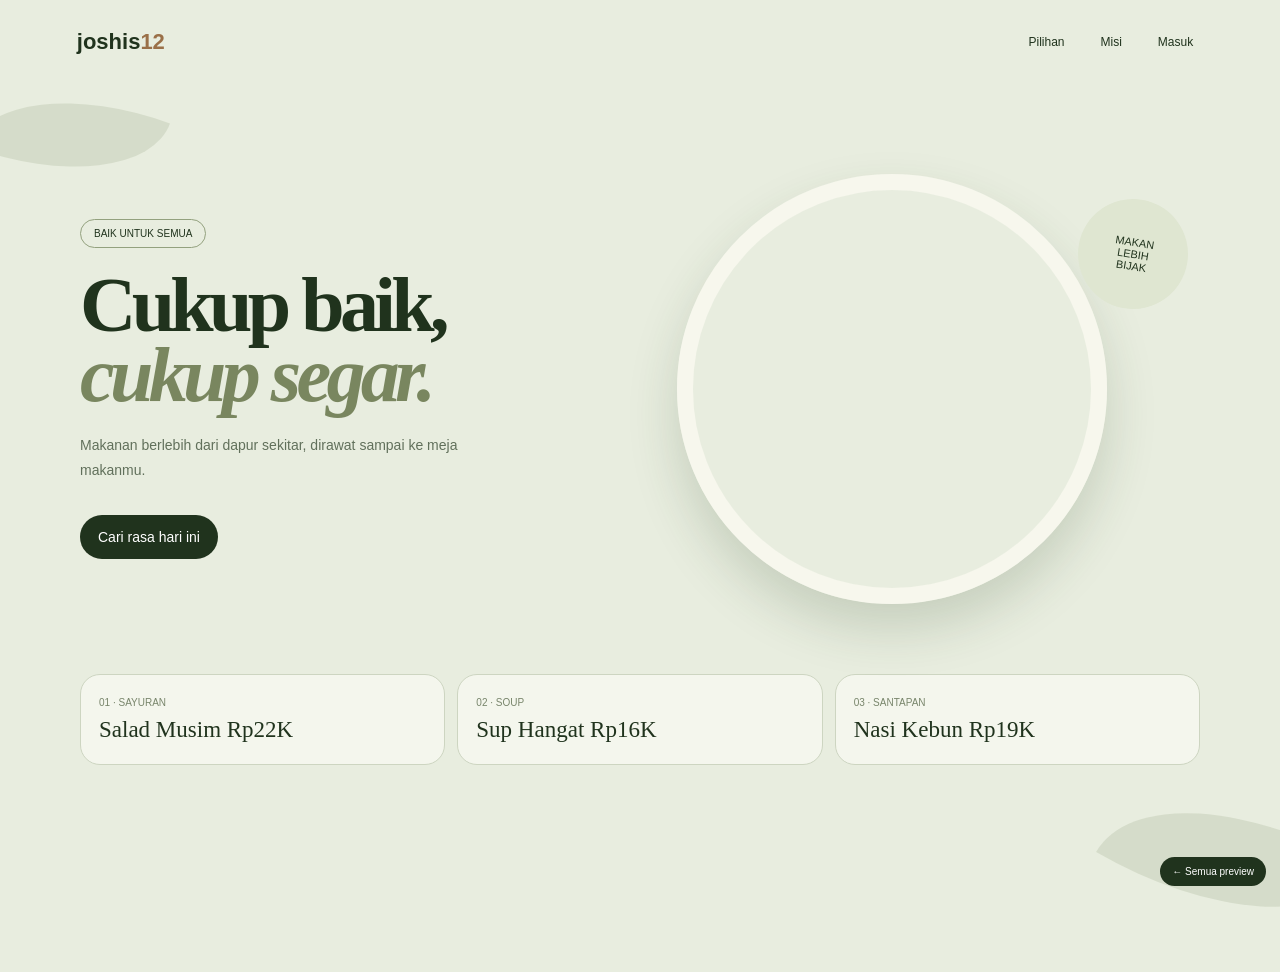
==== docs/botanic-fresh/index.html @ d02e109d "Add five distinct Joshis12 preview themes Co-authored-by: Copilot App <223556219+Copilot@users.norep" ====
<!doctype html><html lang="id"><head><meta charset="utf-8"><meta name="viewport" content="width=device-width,initial-scale=1"><title>Botanic Fresh — Joshis12</title><style>
*{box-sizing:border-box}body{margin:0;background:#e8eddf;color:#20331d;font:14px Trebuchet MS,sans-serif}.leaf{position:absolute;border-radius:100% 0 100% 0;background:#82906a;opacity:.18}.l1{width:180px;height:90px;left:-20px;top:90px;transform:rotate(20deg)}.l2{width:240px;height:120px;right:-70px;bottom:-20px;transform:rotate(210deg)}header{position:relative;z-index:2;display:flex;align-items:center;justify-content:space-between;padding:27px 6vw}header a{color:#20331d;text-decoration:none}.brand{font-size:22px;font-weight:900}nav{display:flex;gap:16px}nav a{padding:8px 10px;font-size:12px}.hero{position:relative;display:grid;width:min(1120px,88vw);min-height:610px;margin:auto;grid-template-columns:.9fr 1.1fr;align-items:center}.copy{position:relative;z-index:2}.copy .pill{display:inline-flex;padding:8px 13px;border:1px solid #93a17e;border-radius:30px;font-size:10px}.copy h1{max-width:520px;margin:22px 0;font:800 clamp(48px,7vw,78px)/.9 Georgia,serif;letter-spacing:-.06em}.copy h1 em{color:#79865f}.copy p{max-width:420px;color:#61705b;line-height:1.8}.copy .btn{display:inline-block;margin-top:18px;padding:14px 18px;border-radius:30px;background:#20331d;color:white;text-decoration:none}.bowl{position:relative;display:grid;height:500px;place-items:center}.plate{width:min(430px,38vw);aspect-ratio:1;border:16px solid #f7f7ed;border-radius:50%;background:url("https://images.unsplash.com/photo-1547592180-85f173990554?w=900&auto=format&fit=crop&q=88") center/cover;box-shadow:0 25px 50px rgba(42,73,38,.18)}.seal{position:absolute;right:2%;top:12%;display:grid;width:110px;height:110px;place-items:center;border-radius:50%;background:#dfe6d1;font-size:11px;text-align:center;transform:rotate(9deg)}.cards{display:grid;grid-template-columns:repeat(3,1fr);gap:12px;width:min(1120px,88vw);margin:-20px auto 55px}.cards article{padding:18px;border:1px solid #cdd5c1;border-radius:20px;background:#f4f6ed}.cards span{font-size:10px;color:#78856b}.cards h2{margin:8px 0 3px;font:23px Georgia,serif}.preview-bar{position:fixed;right:14px;bottom:14px;padding:9px 12px;border-radius:20px;background:#20331d;color:white;font:10px Arial,sans-serif;text-decoration:none}@media(max-width:700px){nav a:not(:last-child){display:none}.hero{grid-template-columns:1fr;padding-top:35px}.bowl{height:390px}.plate{width:min(340px,82vw)}.seal{right:5%;width:85px;height:85px}.cards{grid-template-columns:1fr}.copy h1{font-size:52px}}
</style></head><body><span class="leaf l1"></span><span class="leaf l2"></span><header><a class="brand" href="../previews.html">joshis<span style="color:#9a7048">12</span></a><nav><a href="#pilihan">Pilihan</a><a href="#pilihan">Misi</a><a href="javascript:void(0)">Masuk</a></nav></header><main><section class="hero"><div class="copy"><span class="pill">BAIK UNTUK SEMUA</span><h1>Cukup baik,<br><em>cukup segar.</em></h1><p>Makanan berlebih dari dapur sekitar, dirawat sampai ke meja makanmu.</p><a class="btn" href="#pilihan">Cari rasa hari ini</a></div><div class="bowl"><div class="plate"></div><div class="seal">MAKAN<br>LEBIH<br>BIJAK</div></div></section><section class="cards" id="pilihan"><article><span>01 · SAYURAN</span><h2>Salad Musim Rp22K</h2></article><article><span>02 · SOUP</span><h2>Sup Hangat Rp16K</h2></article><article><span>03 · SANTAPAN</span><h2>Nasi Kebun Rp19K</h2></article></section></main><a class="preview-bar" href="../previews.html">← Semua preview</a></body></html>
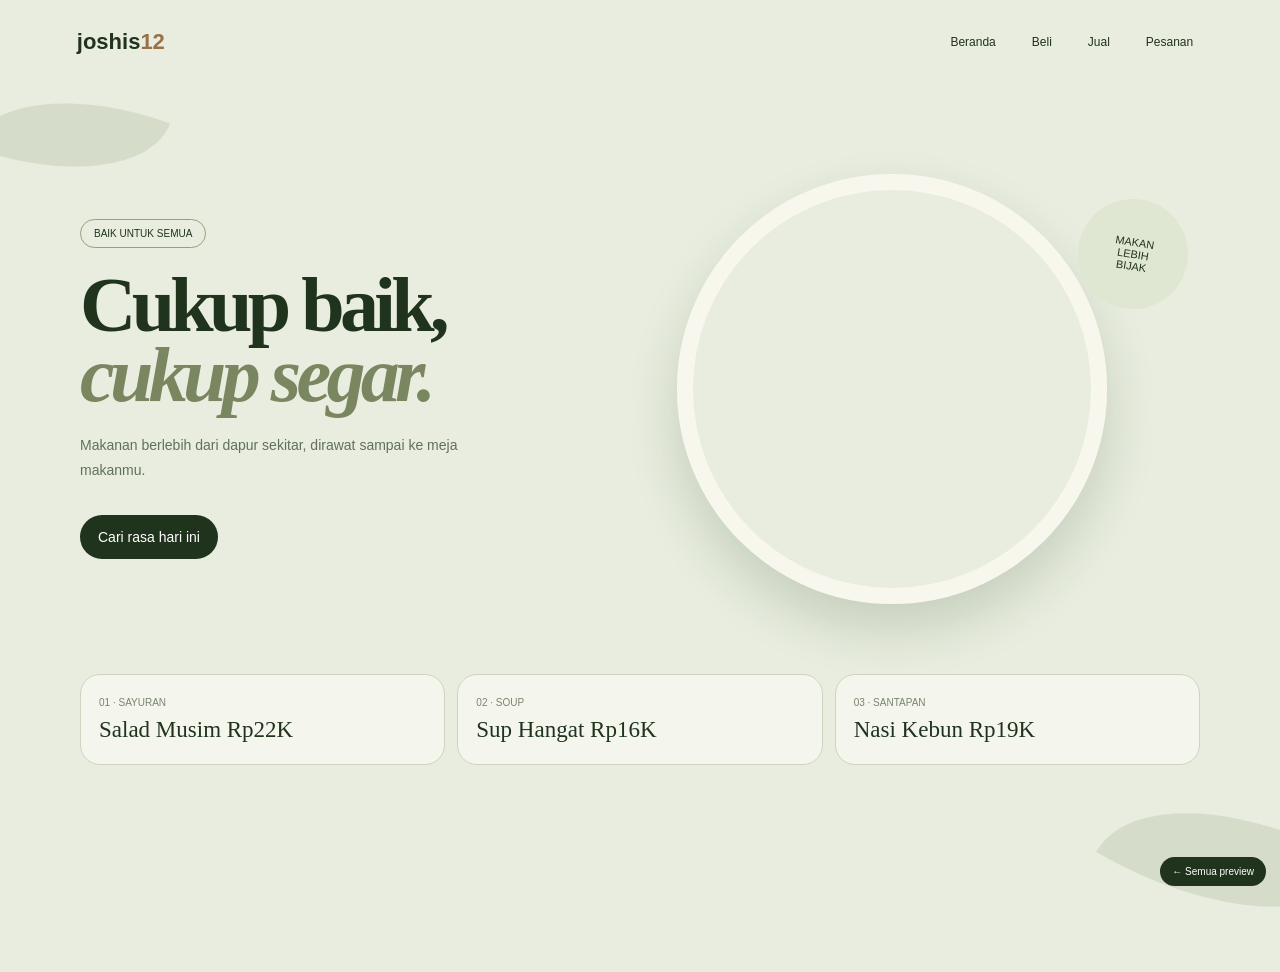
==== commit 0a6bf5fd: "Restore complete homepage app sections and theme hub Co-authored-by: Copilot App <223556219+Copilot@" ====
--- a/docs/botanic-fresh/index.html
+++ b/docs/botanic-fresh/index.html
@@ -1,3 +1,3 @@
 <!doctype html><html lang="id"><head><meta charset="utf-8"><meta name="viewport" content="width=device-width,initial-scale=1"><title>Botanic Fresh — Joshis12</title><style>
 *{box-sizing:border-box}body{margin:0;background:#e8eddf;color:#20331d;font:14px Trebuchet MS,sans-serif}.leaf{position:absolute;border-radius:100% 0 100% 0;background:#82906a;opacity:.18}.l1{width:180px;height:90px;left:-20px;top:90px;transform:rotate(20deg)}.l2{width:240px;height:120px;right:-70px;bottom:-20px;transform:rotate(210deg)}header{position:relative;z-index:2;display:flex;align-items:center;justify-content:space-between;padding:27px 6vw}header a{color:#20331d;text-decoration:none}.brand{font-size:22px;font-weight:900}nav{display:flex;gap:16px}nav a{padding:8px 10px;font-size:12px}.hero{position:relative;display:grid;width:min(1120px,88vw);min-height:610px;margin:auto;grid-template-columns:.9fr 1.1fr;align-items:center}.copy{position:relative;z-index:2}.copy .pill{display:inline-flex;padding:8px 13px;border:1px solid #93a17e;border-radius:30px;font-size:10px}.copy h1{max-width:520px;margin:22px 0;font:800 clamp(48px,7vw,78px)/.9 Georgia,serif;letter-spacing:-.06em}.copy h1 em{color:#79865f}.copy p{max-width:420px;color:#61705b;line-height:1.8}.copy .btn{display:inline-block;margin-top:18px;padding:14px 18px;border-radius:30px;background:#20331d;color:white;text-decoration:none}.bowl{position:relative;display:grid;height:500px;place-items:center}.plate{width:min(430px,38vw);aspect-ratio:1;border:16px solid #f7f7ed;border-radius:50%;background:url("https://images.unsplash.com/photo-1547592180-85f173990554?w=900&auto=format&fit=crop&q=88") center/cover;box-shadow:0 25px 50px rgba(42,73,38,.18)}.seal{position:absolute;right:2%;top:12%;display:grid;width:110px;height:110px;place-items:center;border-radius:50%;background:#dfe6d1;font-size:11px;text-align:center;transform:rotate(9deg)}.cards{display:grid;grid-template-columns:repeat(3,1fr);gap:12px;width:min(1120px,88vw);margin:-20px auto 55px}.cards article{padding:18px;border:1px solid #cdd5c1;border-radius:20px;background:#f4f6ed}.cards span{font-size:10px;color:#78856b}.cards h2{margin:8px 0 3px;font:23px Georgia,serif}.preview-bar{position:fixed;right:14px;bottom:14px;padding:9px 12px;border-radius:20px;background:#20331d;color:white;font:10px Arial,sans-serif;text-decoration:none}@media(max-width:700px){nav a:not(:last-child){display:none}.hero{grid-template-columns:1fr;padding-top:35px}.bowl{height:390px}.plate{width:min(340px,82vw)}.seal{right:5%;width:85px;height:85px}.cards{grid-template-columns:1fr}.copy h1{font-size:52px}}
-</style></head><body><span class="leaf l1"></span><span class="leaf l2"></span><header><a class="brand" href="../previews.html">joshis<span style="color:#9a7048">12</span></a><nav><a href="#pilihan">Pilihan</a><a href="#pilihan">Misi</a><a href="javascript:void(0)">Masuk</a></nav></header><main><section class="hero"><div class="copy"><span class="pill">BAIK UNTUK SEMUA</span><h1>Cukup baik,<br><em>cukup segar.</em></h1><p>Makanan berlebih dari dapur sekitar, dirawat sampai ke meja makanmu.</p><a class="btn" href="#pilihan">Cari rasa hari ini</a></div><div class="bowl"><div class="plate"></div><div class="seal">MAKAN<br>LEBIH<br>BIJAK</div></div></section><section class="cards" id="pilihan"><article><span>01 · SAYURAN</span><h2>Salad Musim Rp22K</h2></article><article><span>02 · SOUP</span><h2>Sup Hangat Rp16K</h2></article><article><span>03 · SANTAPAN</span><h2>Nasi Kebun Rp19K</h2></article></section></main><a class="preview-bar" href="../previews.html">← Semua preview</a></body></html>
+</style></head><body><span class="leaf l1"></span><span class="leaf l2"></span><header><a class="brand" href="../index.html">joshis<span style="color:#9a7048">12</span></a><nav><a href="../index.html">Beranda</a><a href="#pilihan">Beli</a><a href="../index.html#jual">Jual</a><a href="../index.html#pesanan">Pesanan</a></nav></header><main><section class="hero"><div class="copy"><span class="pill">BAIK UNTUK SEMUA</span><h1>Cukup baik,<br><em>cukup segar.</em></h1><p>Makanan berlebih dari dapur sekitar, dirawat sampai ke meja makanmu.</p><a class="btn" href="#pilihan">Cari rasa hari ini</a></div><div class="bowl"><div class="plate"></div><div class="seal">MAKAN<br>LEBIH<br>BIJAK</div></div></section><section class="cards" id="pilihan"><article><span>01 · SAYURAN</span><h2>Salad Musim Rp22K</h2></article><article><span>02 · SOUP</span><h2>Sup Hangat Rp16K</h2></article><article><span>03 · SANTAPAN</span><h2>Nasi Kebun Rp19K</h2></article></section></main><a class="preview-bar" href="../previews.html">← Semua preview</a></body></html>
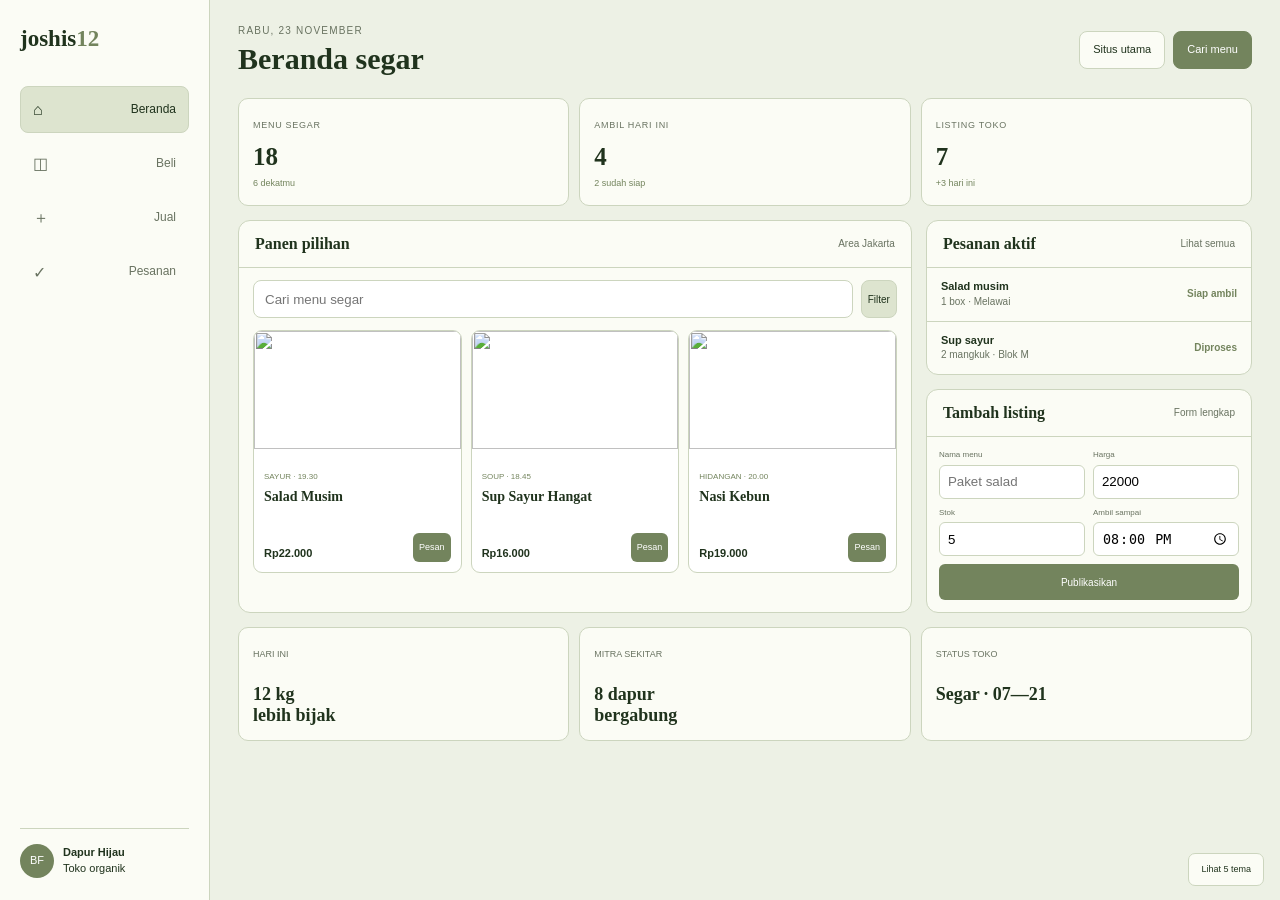
==== commit 04ec5103: "Turn all themes into multipanel app dashboards Co-authored-by: Copilot App <223556219+Copilot@users." ====
--- a/docs/botanic-fresh/index.html
+++ b/docs/botanic-fresh/index.html
@@ -1,3 +1 @@
-<!doctype html><html lang="id"><head><meta charset="utf-8"><meta name="viewport" content="width=device-width,initial-scale=1"><title>Botanic Fresh — Joshis12</title><style>
-*{box-sizing:border-box}body{margin:0;background:#e8eddf;color:#20331d;font:14px Trebuchet MS,sans-serif}.leaf{position:absolute;border-radius:100% 0 100% 0;background:#82906a;opacity:.18}.l1{width:180px;height:90px;left:-20px;top:90px;transform:rotate(20deg)}.l2{width:240px;height:120px;right:-70px;bottom:-20px;transform:rotate(210deg)}header{position:relative;z-index:2;display:flex;align-items:center;justify-content:space-between;padding:27px 6vw}header a{color:#20331d;text-decoration:none}.brand{font-size:22px;font-weight:900}nav{display:flex;gap:16px}nav a{padding:8px 10px;font-size:12px}.hero{position:relative;display:grid;width:min(1120px,88vw);min-height:610px;margin:auto;grid-template-columns:.9fr 1.1fr;align-items:center}.copy{position:relative;z-index:2}.copy .pill{display:inline-flex;padding:8px 13px;border:1px solid #93a17e;border-radius:30px;font-size:10px}.copy h1{max-width:520px;margin:22px 0;font:800 clamp(48px,7vw,78px)/.9 Georgia,serif;letter-spacing:-.06em}.copy h1 em{color:#79865f}.copy p{max-width:420px;color:#61705b;line-height:1.8}.copy .btn{display:inline-block;margin-top:18px;padding:14px 18px;border-radius:30px;background:#20331d;color:white;text-decoration:none}.bowl{position:relative;display:grid;height:500px;place-items:center}.plate{width:min(430px,38vw);aspect-ratio:1;border:16px solid #f7f7ed;border-radius:50%;background:url("https://images.unsplash.com/photo-1547592180-85f173990554?w=900&auto=format&fit=crop&q=88") center/cover;box-shadow:0 25px 50px rgba(42,73,38,.18)}.seal{position:absolute;right:2%;top:12%;display:grid;width:110px;height:110px;place-items:center;border-radius:50%;background:#dfe6d1;font-size:11px;text-align:center;transform:rotate(9deg)}.cards{display:grid;grid-template-columns:repeat(3,1fr);gap:12px;width:min(1120px,88vw);margin:-20px auto 55px}.cards article{padding:18px;border:1px solid #cdd5c1;border-radius:20px;background:#f4f6ed}.cards span{font-size:10px;color:#78856b}.cards h2{margin:8px 0 3px;font:23px Georgia,serif}.preview-bar{position:fixed;right:14px;bottom:14px;padding:9px 12px;border-radius:20px;background:#20331d;color:white;font:10px Arial,sans-serif;text-decoration:none}@media(max-width:700px){nav a:not(:last-child){display:none}.hero{grid-template-columns:1fr;padding-top:35px}.bowl{height:390px}.plate{width:min(340px,82vw)}.seal{right:5%;width:85px;height:85px}.cards{grid-template-columns:1fr}.copy h1{font-size:52px}}
-</style></head><body><span class="leaf l1"></span><span class="leaf l2"></span><header><a class="brand" href="../index.html">joshis<span style="color:#9a7048">12</span></a><nav><a href="../index.html">Beranda</a><a href="#pilihan">Beli</a><a href="../index.html#jual">Jual</a><a href="../index.html#pesanan">Pesanan</a></nav></header><main><section class="hero"><div class="copy"><span class="pill">BAIK UNTUK SEMUA</span><h1>Cukup baik,<br><em>cukup segar.</em></h1><p>Makanan berlebih dari dapur sekitar, dirawat sampai ke meja makanmu.</p><a class="btn" href="#pilihan">Cari rasa hari ini</a></div><div class="bowl"><div class="plate"></div><div class="seal">MAKAN<br>LEBIH<br>BIJAK</div></div></section><section class="cards" id="pilihan"><article><span>01 · SAYURAN</span><h2>Salad Musim Rp22K</h2></article><article><span>02 · SOUP</span><h2>Sup Hangat Rp16K</h2></article><article><span>03 · SANTAPAN</span><h2>Nasi Kebun Rp19K</h2></article></section></main><a class="preview-bar" href="../previews.html">← Semua preview</a></body></html>
+<!doctype html><html lang="id"><head><meta charset="utf-8"><meta name="viewport" content="width=device-width,initial-scale=1"><title>Botanic Fresh — Joshis12</title><link rel="stylesheet" href="../assets/css/preview-app.css"></head><body class="preview-app theme-botanic"><div class="preview-shell"><aside class="preview-sidebar"><a class="preview-brand" href="../index.html">joshis<i>12</i></a><nav class="preview-nav"><a class="active" href="#beranda"><span>⌂</span>Beranda</a><a href="#katalog"><span>◫</span>Beli</a><a href="#jual"><span>＋</span>Jual</a><a href="#pesanan"><span>✓</span>Pesanan</a></nav><div class="preview-user"><i>BF</i><div><strong>Dapur Hijau</strong><br>Toko organik</div></div></aside><main class="preview-main" id="beranda"><header class="preview-topbar"><div class="preview-title"><small>RABU, 23 NOVEMBER</small><h1>Beranda segar</h1></div><div class="preview-actions"><a href="../index.html">Situs utama</a><a class="primary" href="#katalog">Cari menu</a></div></header><div class="stats-grid"><article class="stat-card"><span>MENU SEGAR</span><strong>18</strong><small>6 dekatmu</small></article><article class="stat-card"><span>AMBIL HARI INI</span><strong>4</strong><small>2 sudah siap</small></article><article class="stat-card"><span>LISTING TOKO</span><strong>7</strong><small>+3 hari ini</small></article></div><div class="preview-grid"><section class="preview-card catalog-panel" id="katalog"><div class="preview-card-head"><h2>Panen pilihan</h2><span>Area Jakarta</span></div><div class="catalog-toolbar"><input type="search" placeholder="Cari menu segar"><button>Filter</button></div><div class="food-panels"><article class="food-panel"><img src="https://images.unsplash.com/photo-1547592180-85f173990554?w=600&auto=format&fit=crop" alt=""><div class="food-panel-body"><small>SAYUR · 19.30</small><h3>Salad Musim</h3><div class="food-panel-row"><strong>Rp22.000</strong><button>Pesan</button></div></div></article><article class="food-panel"><img src="https://images.unsplash.com/photo-1547592180-85f173990554?w=601&auto=format&fit=crop" alt=""><div class="food-panel-body"><small>SOUP · 18.45</small><h3>Sup Sayur Hangat</h3><div class="food-panel-row"><strong>Rp16.000</strong><button>Pesan</button></div></div></article><article class="food-panel"><img src="https://images.unsplash.com/photo-1547592180-85f173990554?w=602&auto=format&fit=crop" alt=""><div class="food-panel-body"><small>HIDANGAN · 20.00</small><h3>Nasi Kebun</h3><div class="food-panel-row"><strong>Rp19.000</strong><button>Pesan</button></div></div></article></div></section><div class="side-stack"><section class="preview-card" id="pesanan"><div class="preview-card-head"><h2>Pesanan aktif</h2><a href="../index.html#pesanan">Lihat semua</a></div><div class="activity-list"><div class="activity-item"><div><strong>Salad musim</strong><span>1 box · Melawai</span></div><b>Siap ambil</b></div><div class="activity-item"><div><strong>Sup sayur</strong><span>2 mangkuk · Blok M</span></div><b>Diproses</b></div></div></section><section class="preview-card" id="jual"><div class="preview-card-head"><h2>Tambah listing</h2><a href="../index.html#jual">Form lengkap</a></div><form class="seller-form"><label>Nama menu<input placeholder="Paket salad"></label><label>Harga<input type="number" value="22000"></label><label>Stok<input type="number" value="5"></label><label>Ambil sampai<input type="time" value="20:00"></label><button type="button">Publikasikan</button></form></section></div></div><div class="preview-bottom"><article class="mini-panel"><span>HARI INI</span><strong>12 kg<br>lebih bijak</strong></article><article class="mini-panel"><span>MITRA SEKITAR</span><strong>8 dapur<br>bergabung</strong></article><article class="mini-panel"><span>STATUS TOKO</span><strong>Segar · 07—21</strong></article></div></main></div><a class="preview-gallery-link" href="../previews.html">Lihat 5 tema</a><script src="../assets/js/preview-app.js"></script></body></html>
--- a/docs/assets/css/preview-app.css
+++ b/docs/assets/css/preview-app.css
@@ -0,0 +1,4 @@
+:root{--theme-bg:#f3eee5;--theme-panel:#fffdf7;--theme-ink:#201c18;--theme-muted:#756c62;--theme-accent:#9a6d54;--theme-soft:#e8ded1;--theme-border:#d9cec0}
+*{box-sizing:border-box}body.preview-app{margin:0;background:var(--theme-bg);color:var(--theme-ink);font:500 14px/1.45 "Segoe UI",sans-serif}.preview-shell{display:grid;min-height:100vh;grid-template-columns:210px minmax(0,1fr)}.preview-sidebar{position:sticky;top:0;height:100vh;padding:26px 20px;border-right:1px solid var(--theme-border);background:var(--theme-panel)}.preview-brand{display:block;margin-bottom:34px;color:var(--theme-ink);font:800 23px Georgia,serif;text-decoration:none}.preview-brand i{color:var(--theme-accent);font-style:normal}.preview-nav{display:grid;gap:7px}.preview-nav a{display:flex;align-items:center;justify-content:space-between;padding:11px 12px;border:1px solid transparent;border-radius:8px;color:var(--theme-muted);font-size:12px;text-decoration:none}.preview-nav a.active,.preview-nav a:hover{border-color:var(--theme-border);background:var(--theme-soft);color:var(--theme-ink)}.preview-nav a span{font-size:16px}.preview-user{position:absolute;right:20px;bottom:22px;left:20px;display:flex;align-items:center;gap:9px;padding-top:15px;border-top:1px solid var(--theme-border);font-size:11px}.preview-user i{display:grid;width:34px;height:34px;place-items:center;border-radius:50%;background:var(--theme-accent);color:#fff;font-style:normal}.preview-main{min-width:0;padding:24px 28px 40px}.preview-topbar{display:flex;align-items:center;justify-content:space-between;margin-bottom:22px}.preview-title small{display:block;margin-bottom:3px;color:var(--theme-muted);font-size:10px;letter-spacing:.12em}.preview-title h1{margin:0;font:700 30px Georgia,serif}.preview-actions{display:flex;gap:8px}.preview-actions a,.preview-actions button{display:inline-flex;min-height:38px;align-items:center;padding:0 13px;border:1px solid var(--theme-border);border-radius:8px;background:var(--theme-panel);color:var(--theme-ink);font-size:11px;text-decoration:none}.preview-actions .primary{border-color:var(--theme-accent);background:var(--theme-accent);color:#fff}.preview-grid{display:grid;grid-template-columns:minmax(0,1.55fr) minmax(260px,.75fr);gap:14px}.preview-card{overflow:hidden;border:1px solid var(--theme-border);border-radius:12px;background:var(--theme-panel)}.preview-card-head{display:flex;align-items:center;justify-content:space-between;padding:14px 16px;border-bottom:1px solid var(--theme-border)}.preview-card-head h2{margin:0;font:700 16px Georgia,serif}.preview-card-head span,.preview-card-head a{color:var(--theme-muted);font-size:10px;text-decoration:none}.stats-grid{display:grid;grid-template-columns:repeat(3,1fr);gap:10px;margin-bottom:14px}.stat-card{min-height:94px;padding:14px;border:1px solid var(--theme-border);border-radius:10px;background:var(--theme-panel)}.stat-card span{color:var(--theme-muted);font-size:9px;letter-spacing:.08em}.stat-card strong{display:block;margin-top:10px;font:700 25px Georgia,serif}.stat-card small{color:var(--theme-accent);font-size:9px}.catalog-panel{padding-bottom:12px}.catalog-toolbar{display:flex;gap:8px;padding:12px 14px}.catalog-toolbar input{min-width:0;flex:1;height:38px;padding:0 11px;border:1px solid var(--theme-border);border-radius:8px;background:#fff;color:var(--theme-ink)}.catalog-toolbar button{height:38px;border:1px solid var(--theme-border);border-radius:8px;background:var(--theme-soft);color:var(--theme-ink);font-size:10px}.food-panels{display:grid;grid-template-columns:repeat(3,minmax(0,1fr));gap:9px;padding:0 14px}.food-panel{overflow:hidden;border:1px solid var(--theme-border);border-radius:9px;background:#fff}.food-panel img{width:100%;height:118px;object-fit:cover}.food-panel-body{padding:10px}.food-panel small{color:var(--theme-accent);font-size:8px}.food-panel h3{min-height:36px;margin:4px 0 8px;font:700 14px Georgia,serif}.food-panel-row{display:flex;align-items:end;justify-content:space-between;gap:6px}.food-panel-row strong{font-size:11px}.food-panel-row button{height:29px;border:0;border-radius:6px;background:var(--theme-accent);color:#fff;font-size:9px}.side-stack{display:grid;gap:14px}.activity-list{display:grid}.activity-item{display:flex;align-items:center;justify-content:space-between;gap:8px;padding:11px 14px;border-bottom:1px solid var(--theme-border);font-size:10px}.activity-item:last-child{border-bottom:0}.activity-item div strong{display:block;font-size:11px}.activity-item div span{color:var(--theme-muted)}.activity-item b{color:var(--theme-accent)}.seller-form{display:grid;grid-template-columns:1fr 1fr;gap:8px;padding:12px}.seller-form label{display:grid;gap:4px;color:var(--theme-muted);font-size:8px}.seller-form input{height:34px;min-width:0;padding:0 8px;border:1px solid var(--theme-border);border-radius:6px;background:#fff}.seller-form button{grid-column:1/-1;height:36px;border:0;border-radius:6px;background:var(--theme-accent);color:#fff;font-size:10px}.preview-bottom{display:grid;grid-template-columns:1fr 1fr 1fr;gap:10px;margin-top:14px}.mini-panel{min-height:110px;padding:14px;border:1px solid var(--theme-border);border-radius:10px;background:var(--theme-panel)}.mini-panel span{color:var(--theme-muted);font-size:9px}.mini-panel strong{display:block;margin-top:22px;font:700 18px Georgia,serif}.preview-gallery-link{position:fixed;right:16px;bottom:14px;padding:9px 12px;border:1px solid var(--theme-border);border-radius:7px;background:var(--theme-panel);color:var(--theme-ink);font-size:9px;text-decoration:none}.theme-botanic{--theme-bg:#edf1e5;--theme-panel:#fbfcf5;--theme-ink:#20331d;--theme-muted:#697361;--theme-accent:#73845d;--theme-soft:#dde4cf;--theme-border:#ccd5be}.theme-retro{--theme-bg:#f6ca57;--theme-panel:#fff6df;--theme-ink:#30241e;--theme-muted:#755d4c;--theme-accent:#de6540;--theme-soft:#efdeb1;--theme-border:#3a2d23}.theme-mono{--theme-bg:#e8ecea;--theme-panel:#f6f8f6;--theme-ink:#172d2e;--theme-muted:#687778;--theme-accent:#9b604e;--theme-soft:#dce4e1;--theme-border:#98a39f}.theme-wine{--theme-bg:#24151a;--theme-panel:#352229;--theme-ink:#f7eee5;--theme-muted:#c1aaa3;--theme-accent:#bc8268;--theme-soft:#4b3038;--theme-border:#60434a}.theme-wine .preview-actions a,.theme-wine .seller-form input,.theme-wine .catalog-toolbar input,.theme-wine .food-panel{color:var(--theme-ink);background:#24151a}.theme-wine .food-panel-row button,.theme-wine .preview-actions .primary{color:#fff}
+@media(max-width:980px){.preview-shell{grid-template-columns:170px minmax(0,1fr)}.preview-main{padding:20px}.preview-grid{grid-template-columns:1fr}.side-stack{grid-template-columns:1fr 1fr}.preview-bottom{grid-template-columns:1fr 1fr}.preview-bottom .mini-panel:last-child{grid-column:1/-1}}
+@media(max-width:680px){.preview-shell{display:block}.preview-sidebar{position:relative;width:100%;height:auto;padding:14px 16px;border-right:0;border-bottom:1px solid var(--theme-border)}.preview-brand{margin:0 0 10px}.preview-nav{grid-template-columns:repeat(4,1fr)}.preview-nav a{justify-content:center;padding:8px 4px;font-size:9px}.preview-nav a span,.preview-user{display:none}.preview-main{padding:16px 12px 28px}.preview-topbar{align-items:flex-start}.preview-title h1{font-size:24px}.preview-actions a:not(.primary){display:none}.stats-grid{grid-template-columns:repeat(3,1fr)}.stat-card{min-height:78px;padding:10px}.stat-card strong{font-size:18px}.preview-grid{gap:10px}.food-panels{grid-template-columns:1fr}.food-panel{display:grid;grid-template-columns:110px 1fr}.food-panel img{height:100%;min-height:132px}.side-stack{grid-template-columns:1fr}.preview-bottom{grid-template-columns:1fr}.preview-bottom .mini-panel:last-child{grid-column:auto}.preview-gallery-link{display:none}}
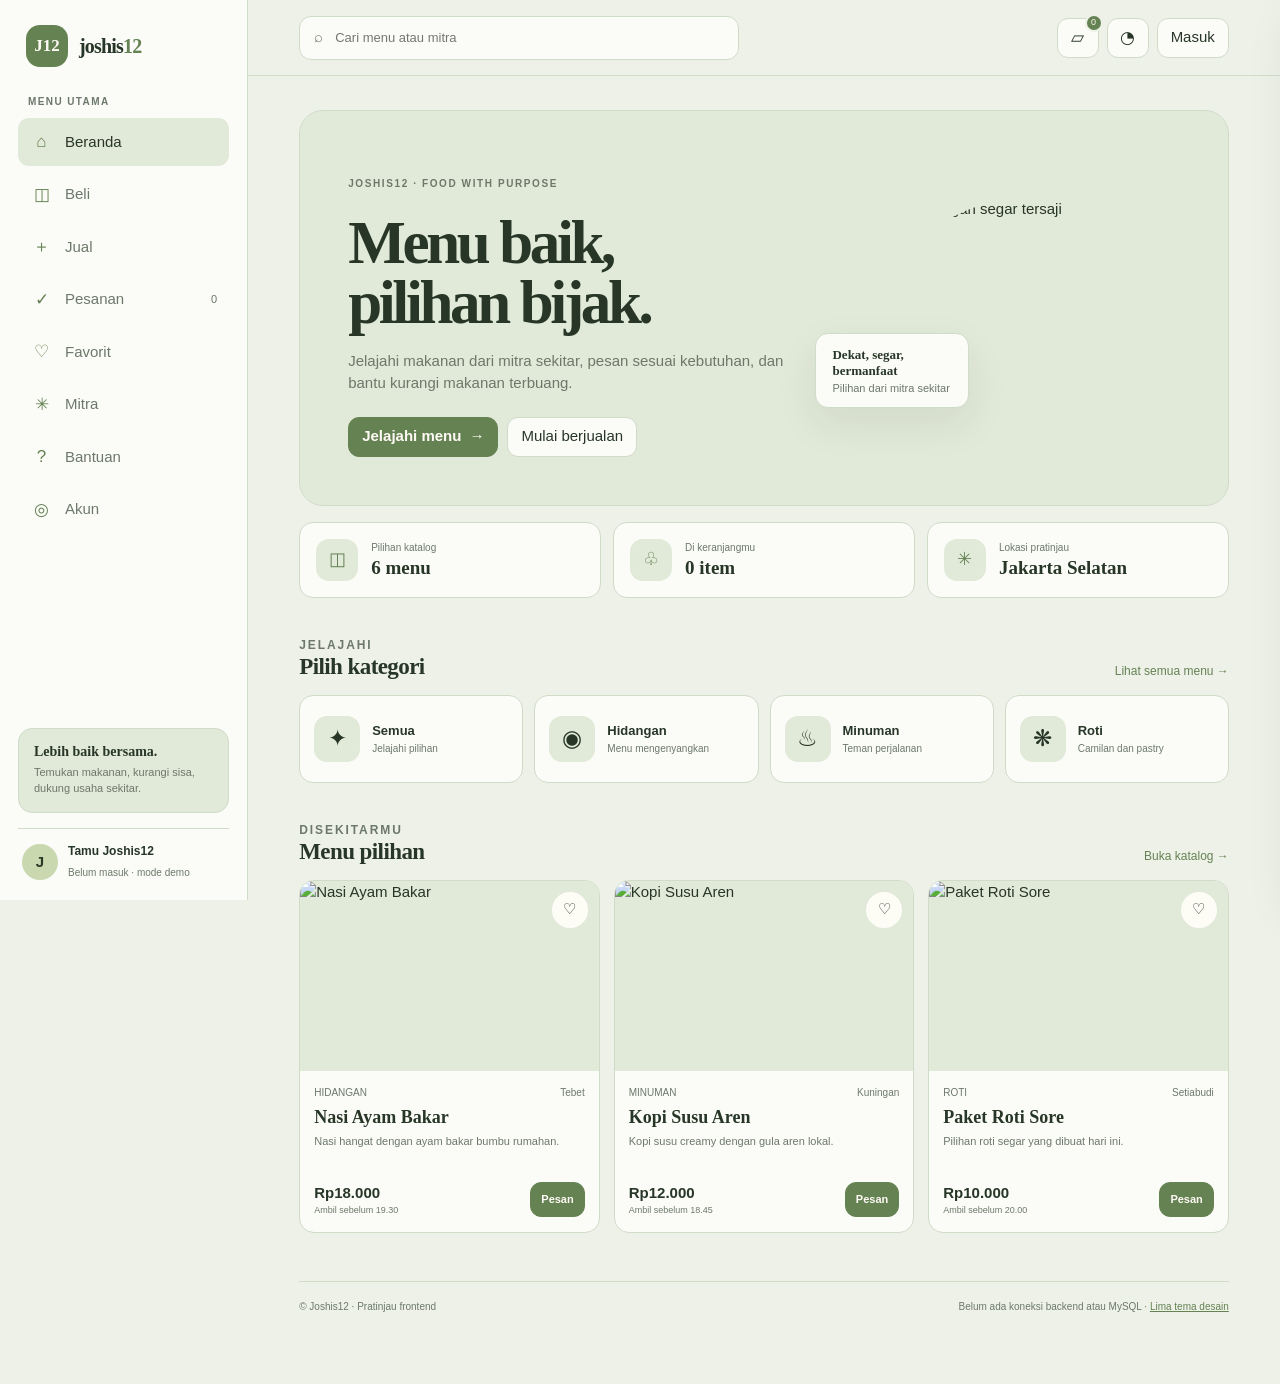
==== commit c8a14fcb: "Unify five Joshis12 theme previews Co-authored-by: Copilot App <223556219+Copilot@users.noreply.gith" ====
--- a/docs/botanic-fresh/index.html
+++ b/docs/botanic-fresh/index.html
@@ -1 +1,14 @@
-<!doctype html><html lang="id"><head><meta charset="utf-8"><meta name="viewport" content="width=device-width,initial-scale=1"><title>Botanic Fresh — Joshis12</title><link rel="stylesheet" href="../assets/css/preview-app.css"></head><body class="preview-app theme-botanic"><div class="preview-shell"><aside class="preview-sidebar"><a class="preview-brand" href="../index.html">joshis<i>12</i></a><nav class="preview-nav"><a class="active" href="#beranda"><span>⌂</span>Beranda</a><a href="#katalog"><span>◫</span>Beli</a><a href="#jual"><span>＋</span>Jual</a><a href="#pesanan"><span>✓</span>Pesanan</a></nav><div class="preview-user"><i>BF</i><div><strong>Dapur Hijau</strong><br>Toko organik</div></div></aside><main class="preview-main" id="beranda"><header class="preview-topbar"><div class="preview-title"><small>RABU, 23 NOVEMBER</small><h1>Beranda segar</h1></div><div class="preview-actions"><a href="../index.html">Situs utama</a><a class="primary" href="#katalog">Cari menu</a></div></header><div class="stats-grid"><article class="stat-card"><span>MENU SEGAR</span><strong>18</strong><small>6 dekatmu</small></article><article class="stat-card"><span>AMBIL HARI INI</span><strong>4</strong><small>2 sudah siap</small></article><article class="stat-card"><span>LISTING TOKO</span><strong>7</strong><small>+3 hari ini</small></article></div><div class="preview-grid"><section class="preview-card catalog-panel" id="katalog"><div class="preview-card-head"><h2>Panen pilihan</h2><span>Area Jakarta</span></div><div class="catalog-toolbar"><input type="search" placeholder="Cari menu segar"><button>Filter</button></div><div class="food-panels"><article class="food-panel"><img src="https://images.unsplash.com/photo-1547592180-85f173990554?w=600&auto=format&fit=crop" alt=""><div class="food-panel-body"><small>SAYUR · 19.30</small><h3>Salad Musim</h3><div class="food-panel-row"><strong>Rp22.000</strong><button>Pesan</button></div></div></article><article class="food-panel"><img src="https://images.unsplash.com/photo-1547592180-85f173990554?w=601&auto=format&fit=crop" alt=""><div class="food-panel-body"><small>SOUP · 18.45</small><h3>Sup Sayur Hangat</h3><div class="food-panel-row"><strong>Rp16.000</strong><button>Pesan</button></div></div></article><article class="food-panel"><img src="https://images.unsplash.com/photo-1547592180-85f173990554?w=602&auto=format&fit=crop" alt=""><div class="food-panel-body"><small>HIDANGAN · 20.00</small><h3>Nasi Kebun</h3><div class="food-panel-row"><strong>Rp19.000</strong><button>Pesan</button></div></div></article></div></section><div class="side-stack"><section class="preview-card" id="pesanan"><div class="preview-card-head"><h2>Pesanan aktif</h2><a href="../index.html#pesanan">Lihat semua</a></div><div class="activity-list"><div class="activity-item"><div><strong>Salad musim</strong><span>1 box · Melawai</span></div><b>Siap ambil</b></div><div class="activity-item"><div><strong>Sup sayur</strong><span>2 mangkuk · Blok M</span></div><b>Diproses</b></div></div></section><section class="preview-card" id="jual"><div class="preview-card-head"><h2>Tambah listing</h2><a href="../index.html#jual">Form lengkap</a></div><form class="seller-form"><label>Nama menu<input placeholder="Paket salad"></label><label>Harga<input type="number" value="22000"></label><label>Stok<input type="number" value="5"></label><label>Ambil sampai<input type="time" value="20:00"></label><button type="button">Publikasikan</button></form></section></div></div><div class="preview-bottom"><article class="mini-panel"><span>HARI INI</span><strong>12 kg<br>lebih bijak</strong></article><article class="mini-panel"><span>MITRA SEKITAR</span><strong>8 dapur<br>bergabung</strong></article><article class="mini-panel"><span>STATUS TOKO</span><strong>Segar · 07—21</strong></article></div></main></div><a class="preview-gallery-link" href="../previews.html">Lihat 5 tema</a><script src="../assets/js/preview-app.js"></script></body></html>
+<!doctype html>
+<html lang="id">
+<head>
+  <meta charset="utf-8">
+  <meta name="viewport" content="width=device-width, initial-scale=1">
+  <meta name="theme-color" content="#edf1e8">
+  <meta name="description" content="Botanic Fresh — pratinjau tema Joshis12 untuk katalog, jual, pesanan, mitra, dan akun.">
+  <title>Botanic Fresh — Joshis12</title>
+  <link rel="stylesheet" href="../assets/css/preview-app.css">
+</head>
+<body class="preview-app theme-botanic">
+  <script src="../assets/js/preview-app.js"></script>
+</body>
+</html>
--- a/docs/assets/css/preview-app.css
+++ b/docs/assets/css/preview-app.css
@@ -1,4 +1,237 @@
-:root{--theme-bg:#f3eee5;--theme-panel:#fffdf7;--theme-ink:#201c18;--theme-muted:#756c62;--theme-accent:#9a6d54;--theme-soft:#e8ded1;--theme-border:#d9cec0}
-*{box-sizing:border-box}body.preview-app{margin:0;background:var(--theme-bg);color:var(--theme-ink);font:500 14px/1.45 "Segoe UI",sans-serif}.preview-shell{display:grid;min-height:100vh;grid-template-columns:210px minmax(0,1fr)}.preview-sidebar{position:sticky;top:0;height:100vh;padding:26px 20px;border-right:1px solid var(--theme-border);background:var(--theme-panel)}.preview-brand{display:block;margin-bottom:34px;color:var(--theme-ink);font:800 23px Georgia,serif;text-decoration:none}.preview-brand i{color:var(--theme-accent);font-style:normal}.preview-nav{display:grid;gap:7px}.preview-nav a{display:flex;align-items:center;justify-content:space-between;padding:11px 12px;border:1px solid transparent;border-radius:8px;color:var(--theme-muted);font-size:12px;text-decoration:none}.preview-nav a.active,.preview-nav a:hover{border-color:var(--theme-border);background:var(--theme-soft);color:var(--theme-ink)}.preview-nav a span{font-size:16px}.preview-user{position:absolute;right:20px;bottom:22px;left:20px;display:flex;align-items:center;gap:9px;padding-top:15px;border-top:1px solid var(--theme-border);font-size:11px}.preview-user i{display:grid;width:34px;height:34px;place-items:center;border-radius:50%;background:var(--theme-accent);color:#fff;font-style:normal}.preview-main{min-width:0;padding:24px 28px 40px}.preview-topbar{display:flex;align-items:center;justify-content:space-between;margin-bottom:22px}.preview-title small{display:block;margin-bottom:3px;color:var(--theme-muted);font-size:10px;letter-spacing:.12em}.preview-title h1{margin:0;font:700 30px Georgia,serif}.preview-actions{display:flex;gap:8px}.preview-actions a,.preview-actions button{display:inline-flex;min-height:38px;align-items:center;padding:0 13px;border:1px solid var(--theme-border);border-radius:8px;background:var(--theme-panel);color:var(--theme-ink);font-size:11px;text-decoration:none}.preview-actions .primary{border-color:var(--theme-accent);background:var(--theme-accent);color:#fff}.preview-grid{display:grid;grid-template-columns:minmax(0,1.55fr) minmax(260px,.75fr);gap:14px}.preview-card{overflow:hidden;border:1px solid var(--theme-border);border-radius:12px;background:var(--theme-panel)}.preview-card-head{display:flex;align-items:center;justify-content:space-between;padding:14px 16px;border-bottom:1px solid var(--theme-border)}.preview-card-head h2{margin:0;font:700 16px Georgia,serif}.preview-card-head span,.preview-card-head a{color:var(--theme-muted);font-size:10px;text-decoration:none}.stats-grid{display:grid;grid-template-columns:repeat(3,1fr);gap:10px;margin-bottom:14px}.stat-card{min-height:94px;padding:14px;border:1px solid var(--theme-border);border-radius:10px;background:var(--theme-panel)}.stat-card span{color:var(--theme-muted);font-size:9px;letter-spacing:.08em}.stat-card strong{display:block;margin-top:10px;font:700 25px Georgia,serif}.stat-card small{color:var(--theme-accent);font-size:9px}.catalog-panel{padding-bottom:12px}.catalog-toolbar{display:flex;gap:8px;padding:12px 14px}.catalog-toolbar input{min-width:0;flex:1;height:38px;padding:0 11px;border:1px solid var(--theme-border);border-radius:8px;background:#fff;color:var(--theme-ink)}.catalog-toolbar button{height:38px;border:1px solid var(--theme-border);border-radius:8px;background:var(--theme-soft);color:var(--theme-ink);font-size:10px}.food-panels{display:grid;grid-template-columns:repeat(3,minmax(0,1fr));gap:9px;padding:0 14px}.food-panel{overflow:hidden;border:1px solid var(--theme-border);border-radius:9px;background:#fff}.food-panel img{width:100%;height:118px;object-fit:cover}.food-panel-body{padding:10px}.food-panel small{color:var(--theme-accent);font-size:8px}.food-panel h3{min-height:36px;margin:4px 0 8px;font:700 14px Georgia,serif}.food-panel-row{display:flex;align-items:end;justify-content:space-between;gap:6px}.food-panel-row strong{font-size:11px}.food-panel-row button{height:29px;border:0;border-radius:6px;background:var(--theme-accent);color:#fff;font-size:9px}.side-stack{display:grid;gap:14px}.activity-list{display:grid}.activity-item{display:flex;align-items:center;justify-content:space-between;gap:8px;padding:11px 14px;border-bottom:1px solid var(--theme-border);font-size:10px}.activity-item:last-child{border-bottom:0}.activity-item div strong{display:block;font-size:11px}.activity-item div span{color:var(--theme-muted)}.activity-item b{color:var(--theme-accent)}.seller-form{display:grid;grid-template-columns:1fr 1fr;gap:8px;padding:12px}.seller-form label{display:grid;gap:4px;color:var(--theme-muted);font-size:8px}.seller-form input{height:34px;min-width:0;padding:0 8px;border:1px solid var(--theme-border);border-radius:6px;background:#fff}.seller-form button{grid-column:1/-1;height:36px;border:0;border-radius:6px;background:var(--theme-accent);color:#fff;font-size:10px}.preview-bottom{display:grid;grid-template-columns:1fr 1fr 1fr;gap:10px;margin-top:14px}.mini-panel{min-height:110px;padding:14px;border:1px solid var(--theme-border);border-radius:10px;background:var(--theme-panel)}.mini-panel span{color:var(--theme-muted);font-size:9px}.mini-panel strong{display:block;margin-top:22px;font:700 18px Georgia,serif}.preview-gallery-link{position:fixed;right:16px;bottom:14px;padding:9px 12px;border:1px solid var(--theme-border);border-radius:7px;background:var(--theme-panel);color:var(--theme-ink);font-size:9px;text-decoration:none}.theme-botanic{--theme-bg:#edf1e5;--theme-panel:#fbfcf5;--theme-ink:#20331d;--theme-muted:#697361;--theme-accent:#73845d;--theme-soft:#dde4cf;--theme-border:#ccd5be}.theme-retro{--theme-bg:#f6ca57;--theme-panel:#fff6df;--theme-ink:#30241e;--theme-muted:#755d4c;--theme-accent:#de6540;--theme-soft:#efdeb1;--theme-border:#3a2d23}.theme-mono{--theme-bg:#e8ecea;--theme-panel:#f6f8f6;--theme-ink:#172d2e;--theme-muted:#687778;--theme-accent:#9b604e;--theme-soft:#dce4e1;--theme-border:#98a39f}.theme-wine{--theme-bg:#24151a;--theme-panel:#352229;--theme-ink:#f7eee5;--theme-muted:#c1aaa3;--theme-accent:#bc8268;--theme-soft:#4b3038;--theme-border:#60434a}.theme-wine .preview-actions a,.theme-wine .seller-form input,.theme-wine .catalog-toolbar input,.theme-wine .food-panel{color:var(--theme-ink);background:#24151a}.theme-wine .food-panel-row button,.theme-wine .preview-actions .primary{color:#fff}
-@media(max-width:980px){.preview-shell{grid-template-columns:170px minmax(0,1fr)}.preview-main{padding:20px}.preview-grid{grid-template-columns:1fr}.side-stack{grid-template-columns:1fr 1fr}.preview-bottom{grid-template-columns:1fr 1fr}.preview-bottom .mini-panel:last-child{grid-column:1/-1}}
-@media(max-width:680px){.preview-shell{display:block}.preview-sidebar{position:relative;width:100%;height:auto;padding:14px 16px;border-right:0;border-bottom:1px solid var(--theme-border)}.preview-brand{margin:0 0 10px}.preview-nav{grid-template-columns:repeat(4,1fr)}.preview-nav a{justify-content:center;padding:8px 4px;font-size:9px}.preview-nav a span,.preview-user{display:none}.preview-main{padding:16px 12px 28px}.preview-topbar{align-items:flex-start}.preview-title h1{font-size:24px}.preview-actions a:not(.primary){display:none}.stats-grid{grid-template-columns:repeat(3,1fr)}.stat-card{min-height:78px;padding:10px}.stat-card strong{font-size:18px}.preview-grid{gap:10px}.food-panels{grid-template-columns:1fr}.food-panel{display:grid;grid-template-columns:110px 1fr}.food-panel img{height:100%;min-height:132px}.side-stack{grid-template-columns:1fr}.preview-bottom{grid-template-columns:1fr}.preview-bottom .mini-panel:last-child{grid-column:auto}.preview-gallery-link{display:none}}
+:root {
+  color-scheme: light;
+  --page: #f4efe6;
+  --surface: #fffdf8;
+  --surface-2: #f1e9dc;
+  --ink: #28241f;
+  --muted: #766f65;
+  --line: #ded5c8;
+  --accent: #9c684e;
+  --accent-ink: #fffaf5;
+  --highlight: #e8c99a;
+  --shadow: 0 16px 42px rgba(48, 36, 24, .08);
+  --radius: 18px;
+}
+
+* { box-sizing: border-box; }
+html { scroll-behavior: smooth; }
+body.preview-app { margin: 0; background: var(--page); color: var(--ink); font: 15px/1.5 "Segoe UI", Arial, sans-serif; }
+button, input, select, textarea { font: inherit; }
+button, a { -webkit-tap-highlight-color: transparent; }
+button { color: inherit; }
+a { color: inherit; }
+.app-layout { min-height: 100vh; display: grid; grid-template-columns: 248px minmax(0, 1fr); }
+.app-sidebar { position: sticky; top: 0; display: flex; flex-direction: column; height: 100vh; padding: 25px 18px 18px; border-right: 1px solid var(--line); background: var(--surface); }
+.brand { display: flex; align-items: center; gap: 11px; margin: 0 8px 27px; color: var(--ink); text-decoration: none; }
+.brand-mark { display: grid; width: 42px; height: 42px; place-items: center; border-radius: 14px; background: var(--accent); color: var(--accent-ink); font: 700 17px Georgia, serif; }
+.brand-name { font: 700 20px Georgia, serif; letter-spacing: -.04em; }
+.brand-name i { color: var(--accent); font-style: normal; }
+.nav-caption { margin: 0 10px 9px; color: var(--muted); font-size: 10px; font-weight: 700; letter-spacing: .14em; text-transform: uppercase; }
+.app-nav { display: grid; gap: 5px; }
+.app-nav button { display: flex; width: 100%; align-items: center; gap: 12px; padding: 11px 12px; border: 0; border-radius: 11px; background: transparent; color: var(--muted); text-align: left; cursor: pointer; transition: background .16s ease, color .16s ease; }
+.app-nav button:hover, .app-nav button.active { background: var(--surface-2); color: var(--ink); }
+.nav-icon { display: grid; width: 23px; place-items: center; color: var(--accent); font-size: 17px; }
+.nav-count { margin-left: auto; color: var(--muted); font-size: 11px; }
+.sidebar-spacer { flex: 1; }
+.sidebar-note { padding: 15px; border: 1px solid var(--line); border-radius: 14px; background: var(--surface-2); }
+.sidebar-note strong { display: block; margin-bottom: 4px; font: 700 14px Georgia, serif; }
+.sidebar-note p { margin: 0; color: var(--muted); font-size: 11px; }
+.sidebar-user { display: flex; align-items: center; gap: 10px; margin-top: 15px; padding: 13px 4px 0; border-top: 1px solid var(--line); }
+.avatar { display: grid; width: 36px; height: 36px; flex: 0 0 36px; place-items: center; border-radius: 50%; background: var(--highlight); color: var(--ink); font-weight: 700; }
+.sidebar-user strong { display: block; overflow: hidden; max-width: 135px; text-overflow: ellipsis; white-space: nowrap; font-size: 12px; }
+.sidebar-user small { color: var(--muted); font-size: 10px; }
+.main-column { min-width: 0; }
+.topbar { position: sticky; z-index: 15; top: 0; display: flex; min-height: 76px; align-items: center; justify-content: space-between; gap: 20px; padding: 12px clamp(18px, 4vw, 54px); border-bottom: 1px solid var(--line); background: color-mix(in srgb, var(--page) 92%, transparent); backdrop-filter: blur(14px); }
+.top-search { display: flex; width: min(440px, 48vw); align-items: center; gap: 10px; padding: 0 14px; border: 1px solid var(--line); border-radius: 12px; background: var(--surface); }
+.top-search span { color: var(--muted); }
+.top-search input { width: 100%; height: 42px; border: 0; outline: 0; background: transparent; color: var(--ink); font-size: 13px; }
+.top-actions { display: flex; align-items: center; gap: 8px; }
+.icon-button, .sign-in-button, .primary-button, .secondary-button, .text-button { display: inline-flex; min-height: 40px; align-items: center; justify-content: center; gap: 8px; padding: 0 13px; border: 1px solid var(--line); border-radius: 11px; background: var(--surface); color: var(--ink); text-decoration: none; cursor: pointer; transition: transform .15s ease, background .15s ease; }
+.icon-button:hover, .sign-in-button:hover, .secondary-button:hover { background: var(--surface-2); }
+.icon-button { position: relative; width: 42px; padding: 0; font-size: 17px; }
+.badge { position: absolute; top: -5px; right: -5px; display: grid; min-width: 18px; height: 18px; place-items: center; padding: 0 4px; border: 2px solid var(--page); border-radius: 99px; background: var(--accent); color: var(--accent-ink); font-size: 9px; }
+.primary-button { border-color: var(--accent); background: var(--accent); color: var(--accent-ink); font-weight: 650; }
+.primary-button:hover { transform: translateY(-1px); filter: brightness(1.05); }
+.text-button { min-height: auto; padding: 0; border: 0; background: none; color: var(--accent); font-size: 12px; }
+.main-content { width: min(1320px, 100%); margin: 0 auto; padding: 34px clamp(18px, 4vw, 54px) 70px; }
+.view { display: none; animation: appear .24s ease; }
+.view.active { display: block; }
+@keyframes appear { from { opacity: .4; transform: translateY(5px); } to { opacity: 1; transform: none; } }
+.eyebrow { margin: 0 0 8px; color: var(--accent); font-size: 10px; font-weight: 750; letter-spacing: .16em; text-transform: uppercase; }
+.page-heading { display: flex; align-items: end; justify-content: space-between; gap: 20px; margin-bottom: 25px; }
+.page-heading h1 { margin: 0; font: 700 clamp(30px, 4vw, 47px)/1.08 Georgia, "Times New Roman", serif; letter-spacing: -.045em; }
+.page-heading p { max-width: 560px; margin: 10px 0 0; color: var(--muted); font-size: 14px; }
+.hero { position: relative; display: grid; min-height: 285px; grid-template-columns: 1.1fr .9fr; overflow: hidden; align-items: center; gap: 22px; padding: clamp(24px, 4vw, 48px); border: 1px solid var(--line); border-radius: var(--radius); background: var(--surface-2); }
+.hero-copy { position: relative; z-index: 1; max-width: 570px; }
+.hero h1 { margin: 0; font: 700 clamp(38px, 5vw, 61px)/.98 Georgia, "Times New Roman", serif; letter-spacing: -.055em; }
+.hero p { max-width: 450px; margin: 17px 0 22px; color: var(--muted); }
+.hero-actions { display: flex; flex-wrap: wrap; gap: 9px; }
+.hero-art { position: relative; min-height: 220px; }
+.hero-art img { position: absolute; top: 0; right: 2%; width: 76%; height: 100%; border-radius: 48% 48% 18px 18px; object-fit: cover; }
+.hero-tag { position: absolute; right: 58%; bottom: 10px; max-width: 180px; padding: 13px 16px; border: 1px solid var(--line); border-radius: 13px; background: var(--surface); box-shadow: var(--shadow); font: 700 13px Georgia, serif; }
+.hero-tag small { display: block; margin-top: 3px; color: var(--muted); font: 11px "Segoe UI", sans-serif; }
+.section-head { display: flex; align-items: end; justify-content: space-between; gap: 12px; margin: 34px 0 15px; }
+.section-head h2, .panel-heading h2 { margin: 0; font: 700 23px Georgia, serif; letter-spacing: -.025em; }
+.section-head p { margin: 4px 0 0; color: var(--muted); font-size: 12px; }
+.stats-row { display: grid; grid-template-columns: repeat(3, 1fr); gap: 12px; margin-top: 16px; }
+.stat-card { display: flex; align-items: center; gap: 13px; padding: 16px; border: 1px solid var(--line); border-radius: 14px; background: var(--surface); }
+.stat-icon { display: grid; width: 42px; height: 42px; flex: 0 0 42px; place-items: center; border-radius: 13px; background: var(--surface-2); color: var(--accent); font-size: 18px; }
+.stat-card small { display: block; color: var(--muted); font-size: 10px; }
+.stat-card strong { display: block; margin-top: 2px; font: 700 19px Georgia, serif; }
+.category-grid { display: grid; grid-template-columns: repeat(4, 1fr); gap: 11px; }
+.category-card { display: flex; min-height: 88px; align-items: center; gap: 12px; padding: 14px; border: 1px solid var(--line); border-radius: 14px; background: var(--surface); text-align: left; cursor: pointer; }
+.category-card:hover { border-color: var(--accent); transform: translateY(-2px); }
+.category-icon { display: grid; width: 46px; height: 46px; flex: 0 0 46px; place-items: center; border-radius: 13px; background: var(--surface-2); font-size: 23px; }
+.category-card strong { display: block; font-size: 13px; }
+.category-card small { display: block; color: var(--muted); font-size: 10px; }
+.product-grid { display: grid; grid-template-columns: repeat(3, minmax(0, 1fr)); gap: 14px; }
+.product-card { overflow: hidden; border: 1px solid var(--line); border-radius: 15px; background: var(--surface); }
+.product-image { position: relative; height: 190px; overflow: hidden; background: var(--surface-2); }
+.product-image img { width: 100%; height: 100%; object-fit: cover; transition: transform .3s ease; }
+.product-card:hover .product-image img { transform: scale(1.04); }
+.favorite-button { position: absolute; top: 11px; right: 11px; display: grid; width: 36px; height: 36px; place-items: center; border: 1px solid rgba(255,255,255,.55); border-radius: 50%; background: rgba(255,253,248,.92); color: var(--ink); cursor: pointer; }
+.favorite-button.is-favorite { color: #b94e4e; }
+.product-body { padding: 14px; }
+.product-meta { display: flex; justify-content: space-between; gap: 8px; color: var(--muted); font-size: 10px; }
+.product-body h3 { margin: 7px 0 5px; font: 700 18px Georgia, serif; }
+.product-body p { min-height: 36px; margin: 0; color: var(--muted); font-size: 11px; }
+.product-footer { display: flex; align-items: center; justify-content: space-between; gap: 8px; margin-top: 13px; }
+.product-price { font-weight: 750; }
+.product-price small { display: block; color: var(--muted); font-size: 9px; font-weight: 400; }
+.product-footer .primary-button { min-height: 35px; padding: 0 10px; font-size: 11px; }
+.filter-row { display: flex; flex-wrap: wrap; align-items: center; gap: 8px; margin: 18px 0; }
+.filter-chip { min-height: 36px; padding: 0 13px; border: 1px solid var(--line); border-radius: 99px; background: var(--surface); color: var(--muted); font-size: 11px; cursor: pointer; }
+.filter-chip.active { border-color: var(--accent); background: var(--accent); color: var(--accent-ink); }
+.catalog-tools { display: flex; gap: 8px; margin-left: auto; }
+.field, .select-field, .textarea-field { width: 100%; min-height: 43px; padding: 10px 12px; border: 1px solid var(--line); border-radius: 10px; outline: 0; background: var(--surface); color: var(--ink); }
+.field:focus, .select-field:focus, .textarea-field:focus { border-color: var(--accent); box-shadow: 0 0 0 3px color-mix(in srgb, var(--accent) 15%, transparent); }
+.catalog-tools .field { width: min(210px, 34vw); }
+.panel { overflow: hidden; border: 1px solid var(--line); border-radius: 15px; background: var(--surface); }
+.panel-heading { display: flex; align-items: center; justify-content: space-between; gap: 12px; padding: 17px 18px; border-bottom: 1px solid var(--line); }
+.panel-heading p { margin: 4px 0 0; color: var(--muted); font-size: 11px; }
+.seller-layout, .checkout-layout { display: grid; grid-template-columns: minmax(0, 1.1fr) minmax(270px, .75fr); align-items: start; gap: 16px; }
+.form-grid { display: grid; grid-template-columns: 1fr 1fr; gap: 13px; padding: 18px; }
+.form-field { display: grid; gap: 6px; color: var(--muted); font-size: 11px; }
+.form-field.full { grid-column: 1 / -1; }
+.textarea-field { min-height: 96px; resize: vertical; }
+.form-foot { grid-column: 1 / -1; display: flex; align-items: center; justify-content: space-between; gap: 10px; }
+.form-foot small { color: var(--muted); font-size: 10px; }
+.seller-tips { padding: 18px; }
+.seller-tips h3 { margin: 0 0 12px; font: 700 19px Georgia, serif; }
+.seller-tips li { margin: 9px 0; color: var(--muted); font-size: 12px; }
+.listing-list, .order-list, .cart-list { display: grid; gap: 10px; padding: 15px; }
+.listing-row, .order-row, .cart-row { display: flex; align-items: center; gap: 13px; padding: 12px; border: 1px solid var(--line); border-radius: 12px; }
+.row-thumb { width: 58px; height: 58px; flex: 0 0 58px; border-radius: 10px; object-fit: cover; background: var(--surface-2); }
+.row-details { min-width: 0; flex: 1; }
+.row-details strong { display: block; overflow: hidden; text-overflow: ellipsis; white-space: nowrap; font-size: 13px; }
+.row-details small { display: block; margin-top: 3px; color: var(--muted); font-size: 10px; }
+.row-end { display: grid; justify-items: end; gap: 7px; color: var(--accent); font-size: 11px; font-weight: 700; }
+.status-pill { display: inline-flex; padding: 5px 9px; border-radius: 99px; background: var(--surface-2); color: var(--accent); font-size: 9px; font-weight: 700; }
+.empty-state { padding: 35px 20px; color: var(--muted); text-align: center; }
+.empty-state strong { display: block; margin-bottom: 6px; color: var(--ink); font: 700 19px Georgia, serif; }
+.order-summary { padding: 18px; }
+.summary-line { display: flex; justify-content: space-between; gap: 10px; padding: 9px 0; border-bottom: 1px solid var(--line); color: var(--muted); font-size: 12px; }
+.summary-line.total { border-bottom: 0; color: var(--ink); font-weight: 750; }
+.order-summary .primary-button { width: 100%; margin-top: 12px; }
+.feature-grid { display: grid; grid-template-columns: repeat(3, 1fr); gap: 13px; }
+.feature-card { padding: 20px; border: 1px solid var(--line); border-radius: 15px; background: var(--surface); }
+.feature-card > span { display: grid; width: 45px; height: 45px; place-items: center; margin-bottom: 15px; border-radius: 13px; background: var(--surface-2); color: var(--accent); font-size: 20px; }
+.feature-card h3 { margin: 0 0 7px; font: 700 18px Georgia, serif; }
+.feature-card p { margin: 0; color: var(--muted); font-size: 12px; }
+.faq-list { display: grid; gap: 9px; }
+.faq-item { padding: 15px 17px; border: 1px solid var(--line); border-radius: 12px; background: var(--surface); }
+.faq-item summary { font-weight: 650; cursor: pointer; }
+.faq-item p { margin: 9px 0 0; color: var(--muted); font-size: 12px; }
+.site-footer { display: flex; justify-content: space-between; gap: 12px; margin-top: 48px; padding-top: 17px; border-top: 1px solid var(--line); color: var(--muted); font-size: 10px; }
+.site-footer a { color: var(--accent); }
+.mobile-nav { display: none; }
+.modal-backdrop { position: fixed; z-index: 60; inset: 0; display: none; place-items: center; overflow-y: auto; padding: 18px; background: rgba(20, 17, 15, .55); backdrop-filter: blur(5px); }
+.modal-backdrop.open { display: grid; }
+.modal-card { position: relative; width: min(455px, 100%); padding: 25px; border: 1px solid var(--line); border-radius: 18px; background: var(--surface); box-shadow: var(--shadow); }
+.modal-card h2 { margin: 0 38px 7px 0; font: 700 29px Georgia, serif; }
+.modal-card > p { margin: 0 0 16px; color: var(--muted); font-size: 12px; }
+.modal-close { position: absolute; top: 14px; right: 14px; display: grid; width: 34px; height: 34px; place-items: center; border: 1px solid var(--line); border-radius: 50%; background: transparent; cursor: pointer; }
+.demo-notice { margin-bottom: 14px; padding: 11px 12px; border: 1px solid var(--line); border-radius: 10px; background: var(--surface-2); color: var(--muted); font-size: 10px; }
+.auth-tabs { display: grid; grid-template-columns: 1fr 1fr; gap: 7px; margin-bottom: 14px; }
+.auth-tabs button { min-height: 38px; border: 1px solid var(--line); border-radius: 9px; background: transparent; color: var(--muted); cursor: pointer; }
+.auth-tabs button.active { border-color: var(--accent); background: var(--accent); color: var(--accent-ink); }
+.auth-form { display: grid; gap: 11px; }
+.auth-form .primary-button { width: 100%; margin-top: 4px; }
+.auth-message { min-height: 19px; margin: 11px 0 0; color: var(--accent); font-size: 11px; }
+.auth-message.error { color: #b8483b; }
+.auth-message.success { color: #507343; }
+.toast { position: fixed; z-index: 90; right: 20px; bottom: 20px; max-width: min(360px, calc(100vw - 40px)); padding: 12px 15px; border: 1px solid var(--line); border-radius: 11px; background: var(--surface); box-shadow: var(--shadow); font-size: 12px; opacity: 0; pointer-events: none; transform: translateY(9px); transition: .2s ease; }
+.toast.show { opacity: 1; transform: none; }
+.drawer-backdrop { position: fixed; z-index: 40; inset: 0; display: none; background: rgba(20,17,15,.35); }
+.drawer-backdrop.open { display: block; }
+.drawer { position: fixed; z-index: 41; top: 0; right: 0; display: flex; width: min(430px, 94vw); height: 100vh; flex-direction: column; padding: 22px; border-left: 1px solid var(--line); background: var(--surface); box-shadow: var(--shadow); transform: translateX(102%); transition: transform .22s ease; }
+.drawer.open { transform: none; }
+.drawer-header { display: flex; align-items: center; justify-content: space-between; margin-bottom: 15px; }
+.drawer-header h2 { margin: 0; font: 700 23px Georgia, serif; }
+.drawer-body { overflow: auto; }
+.drawer-footer { margin-top: auto; padding-top: 14px; }
+.drawer-footer .primary-button { width: 100%; }
+.muted { color: var(--muted); }
+.theme-botanic { --page:#edf1e8; --surface:#fbfcf7; --surface-2:#e1e9d8; --ink:#273627; --muted:#6d786b; --line:#d0dbc8; --accent:#658253; --highlight:#c9d8ae; --radius:24px; }
+.theme-retro { --page:#f5cf68; --surface:#fff8e6; --surface-2:#f0e2b9; --ink:#30251e; --muted:#775f4d; --line:#443326; --accent:#d85737; --highlight:#f3a342; --radius:8px; --shadow:6px 6px 0 rgba(48,36,24,.13); }
+.theme-retro .brand-mark, .theme-retro .stat-icon, .theme-retro .category-icon, .theme-retro .feature-card > span { border-radius: 8px; }
+.theme-mono { --page:#e8edeb; --surface:#f9fbf9; --surface-2:#dce6e2; --ink:#1d3334; --muted:#677779; --line:#a9b8b2; --accent:#2f6664; --highlight:#bed3cb; --radius:4px; --shadow:0 12px 30px rgba(22,45,46,.08); }
+.theme-mono .brand-name, .theme-mono .page-heading h1, .theme-mono .hero h1, .theme-mono .section-head h2, .theme-mono .panel-heading h2 { font-family: "Segoe UI", Arial, sans-serif; letter-spacing: -.035em; }
+.theme-wine { color-scheme: dark; --page:#24191d; --surface:#33252a; --surface-2:#49343b; --ink:#f7eee7; --muted:#c0aaa4; --line:#61474e; --accent:#cc9276; --accent-ink:#27191b; --highlight:#76504c; --shadow:0 16px 42px rgba(0,0,0,.2); }
+.theme-wine .topbar { background: color-mix(in srgb, var(--page) 92%, transparent); }
+.theme-wine .product-image { background:#271d21; }
+@media (max-width: 1050px) {
+  .app-layout { grid-template-columns: 205px minmax(0, 1fr); }
+  .app-sidebar { padding-right: 13px; padding-left: 13px; }
+  .product-grid { grid-template-columns: repeat(2, minmax(0, 1fr)); }
+  .hero { min-height: 260px; }
+  .product-image { height: 170px; }
+}
+@media (max-width: 760px) {
+  .app-layout { display: block; }
+  .app-sidebar { display: none; }
+  .topbar { min-height: 64px; padding: 9px 14px; }
+  .top-search { width: auto; min-width: 0; flex: 1; }
+  .top-search input { height: 38px; font-size: 11px; }
+  .top-actions { gap: 5px; }
+  .icon-button { width: 36px; min-height: 36px; }
+  .sign-in-button { min-height: 36px; padding: 0 9px; font-size: 11px; }
+  .main-content { padding: 23px 15px 95px; }
+  .hero { min-height: auto; grid-template-columns: 1fr; }
+  .hero-art { min-height: 190px; }
+  .hero-art img { right: 0; width: 74%; }
+  .hero-tag { right: 55%; }
+  .stats-row { gap: 7px; }
+  .stat-card { display: block; padding: 11px; }
+  .stat-icon { width: 34px; height: 34px; margin-bottom: 8px; }
+  .stat-card strong { font-size: 16px; }
+  .category-grid { grid-template-columns: repeat(2, 1fr); }
+  .product-grid { gap: 9px; }
+  .product-image { height: 135px; }
+  .product-body { padding: 10px; }
+  .product-body h3 { font-size: 15px; }
+  .product-body p { min-height: 45px; font-size: 10px; }
+  .product-footer { align-items: end; }
+  .product-footer .primary-button { padding: 0 8px; font-size: 10px; }
+  .seller-layout, .checkout-layout { grid-template-columns: 1fr; }
+  .feature-grid { grid-template-columns: 1fr; }
+  .catalog-tools { width: 100%; margin-left: 0; }
+  .catalog-tools .field { width: 100%; }
+  .filter-row { align-items: stretch; }
+  .site-footer { margin-top: 30px; }
+  .mobile-nav { position: fixed; z-index: 30; right: 10px; bottom: 10px; left: 10px; display: grid; grid-template-columns: repeat(5, 1fr); min-height: 64px; border: 1px solid var(--line); border-radius: 16px; background: var(--surface); box-shadow: var(--shadow); }
+  .mobile-nav button { display: grid; align-content: center; justify-items: center; gap: 2px; border: 0; border-radius: 12px; background: transparent; color: var(--muted); font-size: 9px; cursor: pointer; }
+  .mobile-nav button.active { color: var(--accent); }
+  .mobile-nav span { font-size: 17px; }
+}
+@media (max-width: 430px) {
+  .top-actions .sign-in-button { max-width: 72px; overflow: hidden; white-space: nowrap; }
+  .product-grid { grid-template-columns: 1fr 1fr; }
+  .product-image { height: 115px; }
+  .product-meta { font-size: 8px; }
+  .product-body p { min-height: 54px; }
+  .page-heading { align-items: start; flex-direction: column; }
+  .form-grid { grid-template-columns: 1fr; }
+  .form-field.full, .form-foot { grid-column: auto; }
+  .form-foot { align-items: start; flex-direction: column; }
+}
